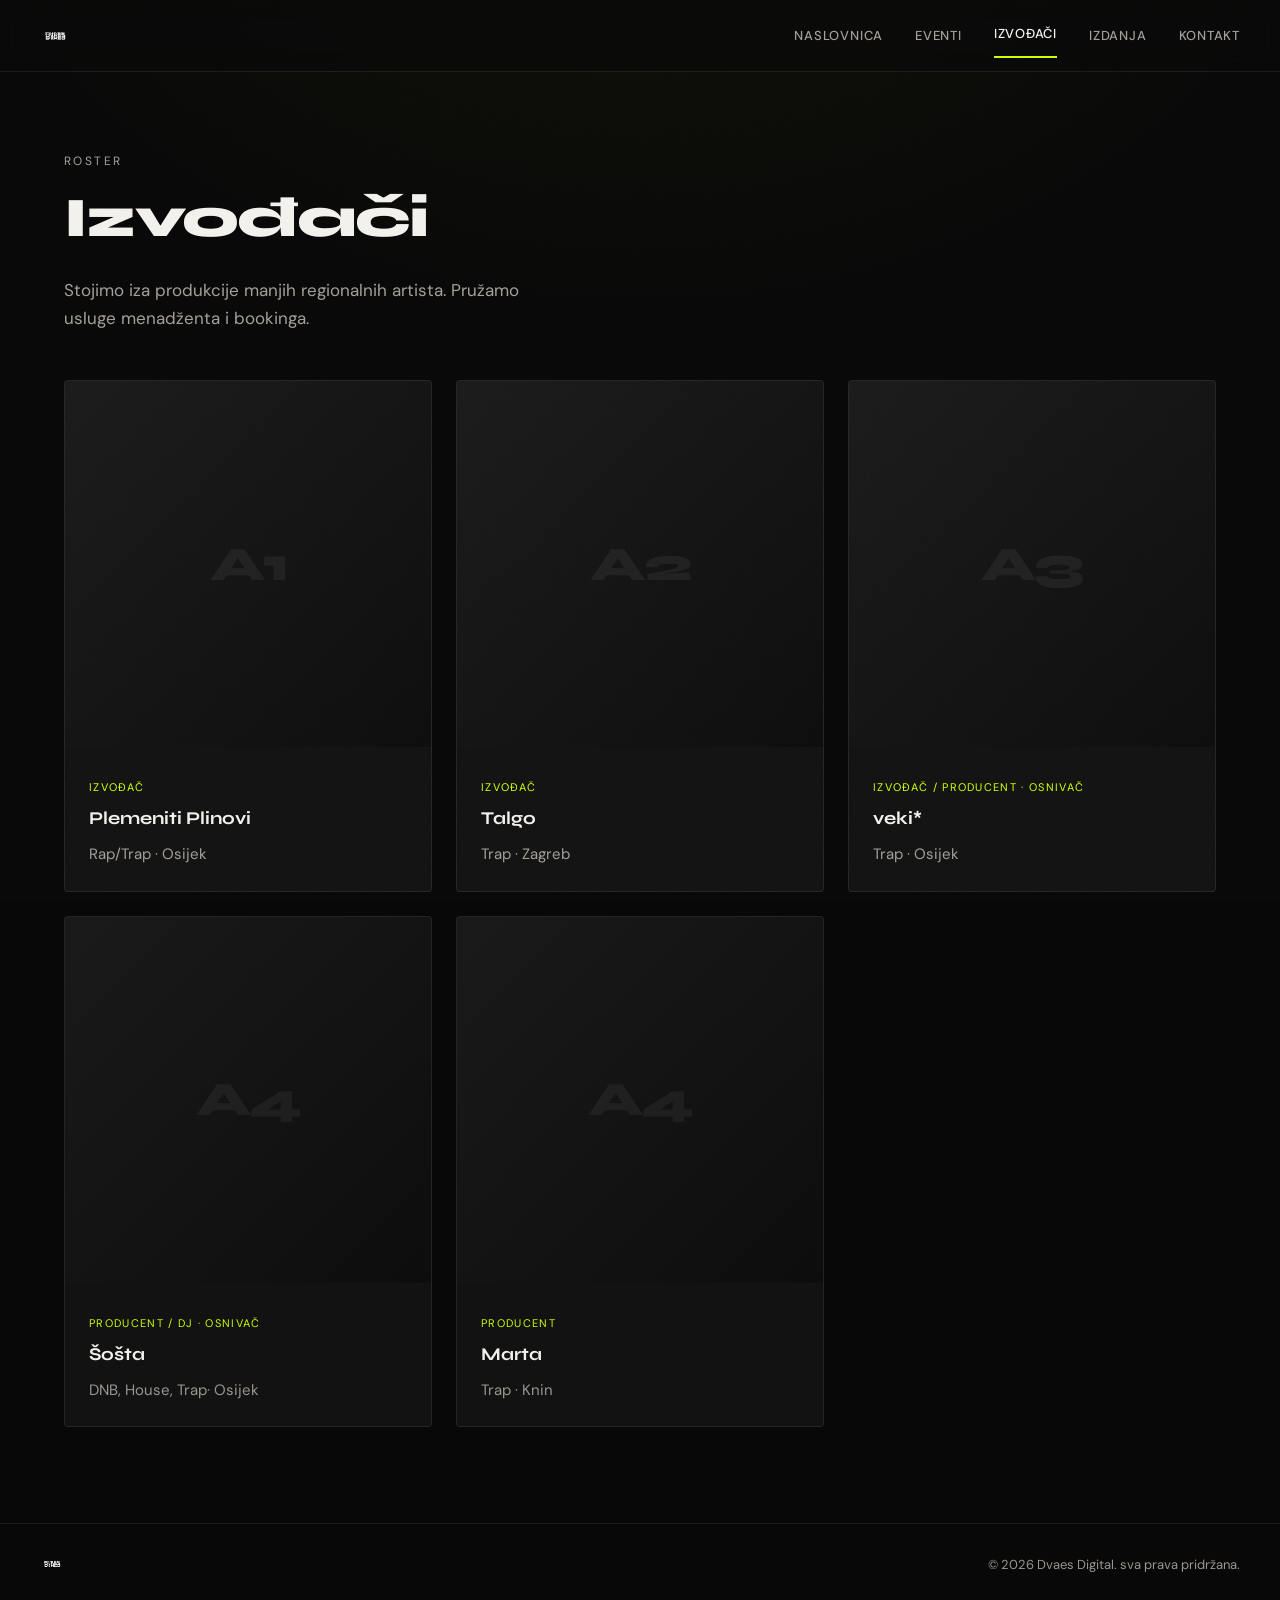
==== artists.html @ 8354d645 "Add files via upload" ====
<!DOCTYPE html>
<html lang="en">
  <head>
    <meta charset="UTF-8" />
    <meta
      name="viewport"
      content="width=device-width, initial-scale=1.0, viewport-fit=cover"
    />
    <meta name="theme-color" content="#080808" />
    <meta name="color-scheme" content="dark" />
    <meta name="description" content="Artists on Dvaes Digital." />
    <title>Artists — Dvaes Digital</title>
    <link rel="preconnect" href="https://fonts.googleapis.com" />
    <link rel="preconnect" href="https://fonts.gstatic.com" crossorigin />
    <link
      href="https://fonts.googleapis.com/css2?family=DM+Sans:ital,opsz,wght@0,9..40,400;0,9..40,500;0,9..40,600&family=Syne:wght@700;800&display=swap"
      rel="stylesheet"
    />
    <link rel="stylesheet" href="css/styles.css" />
  </head>
  <body class="grain-bg">
    <header class="site-header">
      <a href="index.html" class="logo">
        <img src="logo.png" alt="Dvaes Digital" class="logo__img" />
      </a>
      <button type="button" class="nav-toggle" aria-expanded="false" aria-controls="site-nav">
        -
      </button>
      <nav id="site-nav" aria-label="Main">
        <ul class="site-nav">
          <li><a href="index.html">Naslovnica</a></li>
          <li><a href="events.html">Eventi</a></li>
          <li><a href="artists.html" aria-current="page">Izvođači</a></li>
          <li><a href="releases.html">Izdanja</a></li>
          <li><a href="contact.html">Kontakt</a></li>
        </ul>
      </nav>
    </header>

    <main>
      <header class="page-hero container">
        <p class="section-label">Roster</p>
        <h1>Izvođači</h1>
        <p>
          Stojimo iza produkcije manjih regionalnih artista. Pružamo usluge menadženta i bookinga.
        </p>
      </header>

      <section class="container card-grid card-grid--3">
        <article class="card artist-card">
          <div class="card-media" aria-hidden="true">A1</div>
          <div class="card-body">
            <p class="card-meta">Izvođač</p>
            <h2 class="card-title">Plemeniti Plinovi</h2>
            <p class="card-text">Rap/Trap · Osijek</p>
          </div>
        </article>
        <article class="card artist-card">
          <div class="card-media" aria-hidden="true">A2</div>
          <div class="card-body">
            <p class="card-meta">Izvođač</p>
            <h2 class="card-title">Talgo</h2>
            <p class="card-text">Trap · Zagreb</p>
          </div>
        </article>
        <article class="card artist-card">
          <div class="card-media" aria-hidden="true">A3</div>
          <div class="card-body">
            <p class="card-meta">Izvođač / Producent · Osnivač</p>
            <h2 class="card-title">veki*</h2>
            <p class="card-text">Trap · Osijek</p>
          </div>
        </article>
        <article class="card artist-card">
          <div class="card-media" aria-hidden="true">A4</div>
          <div class="card-body">
            <p class="card-meta">Producent / DJ · Osnivač</p>
            <h2 class="card-title">Šošta</h2>
            <p class="card-text">DNB, House, Trap· Osijek</p>
          </div>
		  </article>
        <article class="card artist-card">
          <div class="card-media" aria-hidden="true">A4</div>
          <div class="card-body">
            <p class="card-meta">Producent</p>
            <h2 class="card-title">Marta</h2>
            <p class="card-text">Trap · Knin</p>
          </div>
        </article>
      </section>
    </main>

    <footer class="site-footer">
      <a href="index.html" class="logo">
        <img src="logo.png" alt="Dvaes Digital" class="logo__img logo__img--footer" />
      </a>
      <span>&copy; <span id="year"></span> Dvaes Digital. sva prava pridržana.</span>
    </footer>
    <script>
      document.getElementById("year").textContent = new Date().getFullYear();
    </script>
    <script src="js/main.js"></script>
  </body>
</html>
---- css/styles.css ----
/* Dvaes Digital — shared styles */

:root {
  --bg: #080808;
  --bg-elevated: #121212;
  --text: #f2f0eb;
  --text-muted: #9a9690;
  --accent: #c8ff00;
  --accent-dim: rgba(200, 255, 0, 0.15);
  --border: rgba(242, 240, 235, 0.08);
  --font-display: "Syne", system-ui, sans-serif;
  --font-body: "DM Sans", system-ui, sans-serif;
  --nav-height: 3.75rem;
  --max-width: 72rem;
  --page-pad: max(1rem, env(safe-area-inset-left, 0px));
  --page-pad-right: max(1rem, env(safe-area-inset-right, 0px));
  --tap-min: 2.75rem;
  --nav-break: 56.25rem;
  --header-offset: calc(var(--nav-height) + env(safe-area-inset-top, 0px));
}

@media (min-width: 768px) {
  :root {
    --nav-height: 4.5rem;
  }
}

*,
*::before,
*::after {
  box-sizing: border-box;
}

html {
  scroll-behavior: smooth;
  -webkit-text-size-adjust: 100%;
  text-size-adjust: 100%;
  overflow-x: clip;
}

body {
  margin: 0;
  min-height: 100vh;
  min-height: 100dvh;
  font-family: var(--font-body);
  font-size: clamp(1rem, 0.95rem + 0.25vw, 1.0625rem);
  line-height: 1.65;
  color: var(--text);
  background-color: var(--bg);
  position: relative;
  overflow-x: clip;
}

body.nav-open {
  overflow: hidden;
}

@media (prefers-reduced-motion: reduce) {
  html {
    scroll-behavior: auto;
  }

  *,
  *::before,
  *::after {
    animation-duration: 0.01ms !important;
    animation-iteration-count: 1 !important;
    transition-duration: 0.01ms !important;
  }
}

/* Film grain overlay */
body::before {
  content: "";
  position: fixed;
  inset: 0;
  z-index: 9999;
  pointer-events: none;
  opacity: 0.35;
  background-image: url("data:image/svg+xml,%3Csvg viewBox='0 0 256 256' xmlns='http://www.w3.org/2000/svg'%3E%3Cfilter id='n'%3E%3CfeTurbulence type='fractalNoise' baseFrequency='0.85' numOctaves='4' stitchTiles='stitch'/%3E%3C/filter%3E%3Crect width='100%25' height='100%25' filter='url(%23n)'/%3E%3C/svg%3E");
  background-repeat: repeat;
  background-size: 180px 180px;
  mix-blend-mode: overlay;
}

.grain-bg {
  position: relative;
  background:
    radial-gradient(ellipse 120% 80% at 50% -20%, rgba(200, 255, 0, 0.06), transparent 50%),
    var(--bg);
}

a {
  color: inherit;
  text-decoration: none;
}

img {
  max-width: 100%;
  height: auto;
  display: block;
}

/* Navigation */
.site-header {
  position: fixed;
  top: 0;
  left: 0;
  right: 0;
  z-index: 100;
  min-height: var(--header-offset);
  display: flex;
  align-items: center;
  justify-content: space-between;
  padding-top: env(safe-area-inset-top, 0px);
  padding-bottom: 0;
  padding-left: max(clamp(1rem, 4vw, 2.5rem), env(safe-area-inset-left, 0px));
  padding-right: max(clamp(1rem, 4vw, 2.5rem), env(safe-area-inset-right, 0px));
  background: rgba(8, 8, 8, 0.75);
  backdrop-filter: blur(12px);
  -webkit-backdrop-filter: blur(12px);
  border-bottom: 1px solid var(--border);
  gap: 0.75rem;
}

.site-header .logo {
  min-width: 0;
  max-width: 55%;
}

.logo {
  display: inline-flex;
  align-items: center;
  flex-shrink: 0;
  line-height: 0;
}

.logo__img {
  display: block;
  width: auto;
  height: clamp(1.375rem, 3.2vw, 1.875rem);
  max-width: min(10.5rem, 38vw);
  object-fit: contain;
  object-position: left center;
}

.logo__img--footer {
  height: clamp(1.25rem, 2.5vw, 1.5rem);
  max-width: min(8.5rem, 32vw);
  opacity: 0.92;
}

.nav-toggle {
  display: none;
  flex-shrink: 0;
  background: none;
  border: 1px solid var(--border);
  color: var(--text);
  min-height: var(--tap-min);
  min-width: var(--tap-min);
  padding: 0.5rem 0.875rem;
  font-family: var(--font-body);
  font-size: 0.875rem;
  cursor: pointer;
  border-radius: 4px;
  -webkit-tap-highlight-color: transparent;
}

.site-nav {
  display: flex;
  gap: clamp(1rem, 3vw, 2rem);
  list-style: none;
  margin: 0;
  padding: 0;
}

.site-nav a {
  display: inline-flex;
  align-items: center;
  min-height: var(--tap-min);
  font-size: 0.8125rem;
  font-weight: 500;
  letter-spacing: 0.06em;
  text-transform: uppercase;
  color: var(--text-muted);
  transition: color 0.2s;
  -webkit-tap-highlight-color: transparent;
}

.site-nav a:hover,
.site-nav a[aria-current="page"] {
  color: var(--text);
}

.site-nav a[aria-current="page"] {
  box-shadow: inset 0 -2px 0 var(--accent);
  padding-bottom: 0.25rem;
}

main {
  padding-top: var(--header-offset);
}

.container {
  width: min(100% - var(--page-pad) - var(--page-pad-right), var(--max-width));
  margin-inline: auto;
  padding-inline: 0;
}

/* Landing hero */
.hero {
  min-height: calc(100vh - var(--header-offset));
  min-height: calc(100dvh - var(--header-offset));
  display: flex;
  flex-direction: column;
  justify-content: center;
  padding: clamp(2rem, 8vw, 6rem) 0;
}

.hero-eyebrow {
  font-size: 0.75rem;
  letter-spacing: 0.2em;
  text-transform: uppercase;
  color: var(--accent);
  margin-bottom: 1rem;
}

.hero-title {
  font-family: var(--font-display);
  font-weight: 800;
  font-size: clamp(2rem, 8vw + 0.5rem, 5.5rem);
  line-height: 1;
  letter-spacing: -0.03em;
  margin: 0 0 1.5rem;
  max-width: 14ch;
  text-wrap: balance;
}

.hero-tagline {
  font-size: clamp(1.125rem, 2.5vw, 1.375rem);
  color: var(--text-muted);
  max-width: 36ch;
  margin: 0 0 2.5rem;
}

.hero-cta {
  display: inline-flex;
  align-items: center;
  justify-content: center;
  gap: 0.5rem;
  min-height: var(--tap-min);
  padding: 0.875rem 1.5rem;
  -webkit-tap-highlight-color: transparent;
  background: var(--accent);
  color: var(--bg);
  font-weight: 600;
  font-size: 0.875rem;
  letter-spacing: 0.04em;
  text-transform: uppercase;
  border-radius: 2px;
  transition: transform 0.2s, box-shadow 0.2s;
}

.hero-cta:hover {
  transform: translateY(-2px);
  box-shadow: 0 8px 24px var(--accent-dim);
}

/* Who we are */
.section {
  padding: clamp(4rem, 10vw, 7rem) 0;
  border-top: 1px solid var(--border);
}

.section-label {
  font-size: 0.75rem;
  letter-spacing: 0.2em;
  text-transform: uppercase;
  color: var(--text-muted);
  margin-bottom: 1rem;
}

.section-title {
  font-family: var(--font-display);
  font-weight: 700;
  font-size: clamp(1.75rem, 4vw, 2.5rem);
  letter-spacing: -0.02em;
  margin: 0 0 2rem;
}

.who-grid {
  display: grid;
  gap: 2.5rem;
}

@media (min-width: 768px) {
  .who-grid {
    grid-template-columns: 1fr 1fr;
    gap: 4rem;
    align-items: start;
  }
}

.who-lead {
  font-size: clamp(1.0625rem, 2vw + 0.5rem, 1.25rem);
  line-height: 1.5;
  margin: 0;
}

.who-body p {
  margin: 0 0 1.25rem;
  color: var(--text-muted);
}

.who-pillars {
  display: flex;
  flex-wrap: wrap;
  gap: 0.75rem;
  margin-top: 2rem;
}

.pillar {
  padding: 0.5rem 1rem;
  border: 1px solid var(--border);
  font-size: 0.8125rem;
  letter-spacing: 0.05em;
  text-transform: uppercase;
  color: var(--text-muted);
  border-radius: 999px;
}

/* Page header (inner pages) */
.page-hero {
  padding: clamp(3rem, 8vw, 5rem) 0 clamp(2rem, 5vw, 3rem);
}

.page-hero h1 {
  font-family: var(--font-display);
  font-weight: 800;
  font-size: clamp(2.25rem, 6vw, 3.5rem);
  letter-spacing: -0.03em;
  margin: 0 0 0.75rem;
}

.page-hero p {
  margin: 0;
  color: var(--text-muted);
  max-width: 42ch;
}

/* Cards grid */
.card-grid {
  display: grid;
  gap: 1.5rem;
  padding-bottom: clamp(4rem, 10vw, 6rem);
}

@media (min-width: 640px) {
  .card-grid {
    grid-template-columns: repeat(2, 1fr);
  }
}

@media (min-width: 960px) {
  .card-grid--3 {
    grid-template-columns: repeat(3, 1fr);
  }
}

.card {
  background: var(--bg-elevated);
  border: 1px solid var(--border);
  border-radius: 4px;
  overflow: hidden;
  transition: border-color 0.2s, transform 0.2s;
}

.card:hover {
  border-color: rgba(200, 255, 0, 0.25);
  transform: translateY(-2px);
}

.card-media {
  aspect-ratio: 16 / 10;
  background: linear-gradient(135deg, #1a1a1a 0%, #0d0d0d 100%);
  display: flex;
  align-items: center;
  justify-content: center;
  font-family: var(--font-display);
  font-size: 2rem;
  font-weight: 800;
  color: rgba(242, 240, 235, 0.06);
  letter-spacing: -0.05em;
}

.card-body {
  padding: clamp(1rem, 3vw, 1.25rem) clamp(1rem, 3vw, 1.5rem) clamp(1.25rem, 3vw, 1.5rem);
}

.card-meta {
  font-size: 0.6875rem;
  letter-spacing: 0.12em;
  text-transform: uppercase;
  color: var(--accent);
  margin-bottom: 0.5rem;
}

.card-title {
  font-family: var(--font-display);
  font-weight: 700;
  font-size: 1.125rem;
  margin: 0 0 0.5rem;
}

.card-text {
  margin: 0;
  font-size: 0.9375rem;
  color: var(--text-muted);
}

/* Artist cards */
.artist-card .card-media {
  aspect-ratio: 1;
  font-size: 3rem;
}

/* Release cards */
.release-card .card-media {
  aspect-ratio: 1;
}

/* Contact */
.contact-layout {
  display: grid;
  gap: 3rem;
  padding-bottom: clamp(4rem, 10vw, 6rem);
}

@media (min-width: 768px) {
  .contact-layout {
    grid-template-columns: 1fr 1.2fr;
    align-items: start;
  }
}

.contact-block h2 {
  font-family: var(--font-display);
  font-size: 1.25rem;
  margin: 0 0 1rem;
}

.contact-block p,
.contact-block a {
  color: var(--text-muted);
}

.contact-block a:hover {
  color: var(--accent);
}

.contact-list {
  list-style: none;
  margin: 1.5rem 0 0;
  padding: 0;
}

.contact-list li {
  margin-bottom: 0.75rem;
}

.contact-form {
  display: flex;
  flex-direction: column;
  gap: 1.25rem;
}

.contact-form label {
  display: flex;
  flex-direction: column;
  gap: 0.5rem;
  font-size: 0.8125rem;
  letter-spacing: 0.04em;
  text-transform: uppercase;
  color: var(--text-muted);
}

.contact-form input,
.contact-form textarea,
.contact-form select {
  font-family: var(--font-body);
  font-size: max(1rem, 16px);
  padding: 0.875rem 1rem;
  width: 100%;
  max-width: 100%;
  background: var(--bg-elevated);
  border: 1px solid var(--border);
  border-radius: 4px;
  color: var(--text);
  transition: border-color 0.2s;
}

.contact-form input:focus,
.contact-form textarea:focus,
.contact-form select:focus {
  outline: none;
  border-color: rgba(200, 255, 0, 0.4);
}

.contact-form textarea {
  min-height: 8rem;
  resize: vertical;
}

.btn-submit {
  align-self: stretch;
  min-height: var(--tap-min);
  padding: 0.875rem 2rem;
  background: transparent;
  border: 1px solid var(--accent);
  color: var(--accent);
  font-family: var(--font-body);
  font-weight: 600;
  font-size: 0.875rem;
  letter-spacing: 0.06em;
  text-transform: uppercase;
  cursor: pointer;
  border-radius: 2px;
  transition: background 0.2s, color 0.2s;
  -webkit-tap-highlight-color: transparent;
}

@media (min-width: 480px) {
  .btn-submit {
    align-self: flex-start;
  }
}

.btn-submit:hover {
  background: var(--accent);
  color: var(--bg);
}

.form-note {
  font-size: 0.8125rem;
  color: var(--text-muted);
  margin: 0;
}

/* Footer */
.site-footer {
  border-top: 1px solid var(--border);
  padding:
    1.75rem
    max(clamp(1rem, 4vw, 2.5rem), env(safe-area-inset-right, 0px))
    max(1.75rem, env(safe-area-inset-bottom, 0px))
    max(clamp(1rem, 4vw, 2.5rem), env(safe-area-inset-left, 0px));
  display: flex;
  flex-wrap: wrap;
  justify-content: space-between;
  align-items: center;
  gap: 1.25rem;
  font-size: 0.8125rem;
  color: var(--text-muted);
}

.site-footer > span:last-child {
  line-height: 1.5;
  max-width: 100%;
}

/* Desktop nav */
@media (min-width: 56.26rem) {
  .site-header nav {
    display: flex;
    align-items: center;
  }

  .site-nav {
    flex-wrap: wrap;
    justify-content: flex-end;
  }
}

/* Mobile & tablet nav */
@media (max-width: 56.25rem) {
  .nav-toggle {
    display: inline-flex;
    align-items: center;
    justify-content: center;
  }

  .site-nav {
    position: fixed;
    top: var(--header-offset);
    left: 0;
    right: 0;
    z-index: 99;
    flex-direction: column;
    align-items: stretch;
    gap: 0.25rem;
    padding:
      1rem
      max(1.25rem, env(safe-area-inset-right, 0px))
      1.5rem
      max(1.25rem, env(safe-area-inset-left, 0px));
    max-height: calc(100dvh - var(--header-offset));
    overflow-y: auto;
    -webkit-overflow-scrolling: touch;
    background: rgba(8, 8, 8, 0.98);
    border-bottom: 1px solid var(--border);
    box-shadow: 0 12px 40px rgba(0, 0, 0, 0.45);
    transform: translateY(-120%);
    opacity: 0;
    pointer-events: none;
    transition: transform 0.25s, opacity 0.25s;
  }

  .site-nav a {
    width: 100%;
    padding: 0.35rem 0;
    font-size: 0.9375rem;
  }

  .site-nav a[aria-current="page"] {
    box-shadow: none;
    padding-left: 0.75rem;
    border-left: 2px solid var(--accent);
  }

  .site-nav.is-open {
    transform: translateY(0);
    opacity: 1;
    pointer-events: auto;
  }
}

@media (max-width: 380px) {
  .hero-eyebrow {
    letter-spacing: 0.12em;
    font-size: 0.6875rem;
  }

  .site-header .logo {
    max-width: 48%;
  }

  .logo__img {
    max-width: min(9rem, 100%);
  }
}

@media (min-width: 120rem) {
  :root {
    --max-width: 80rem;
  }
}

.empty-state {
  padding: 2rem;
  text-align: center;
  color: var(--text-muted);
  border: 1px dashed var(--border);
  border-radius: 4px;
  grid-column: 1 / -1;
}
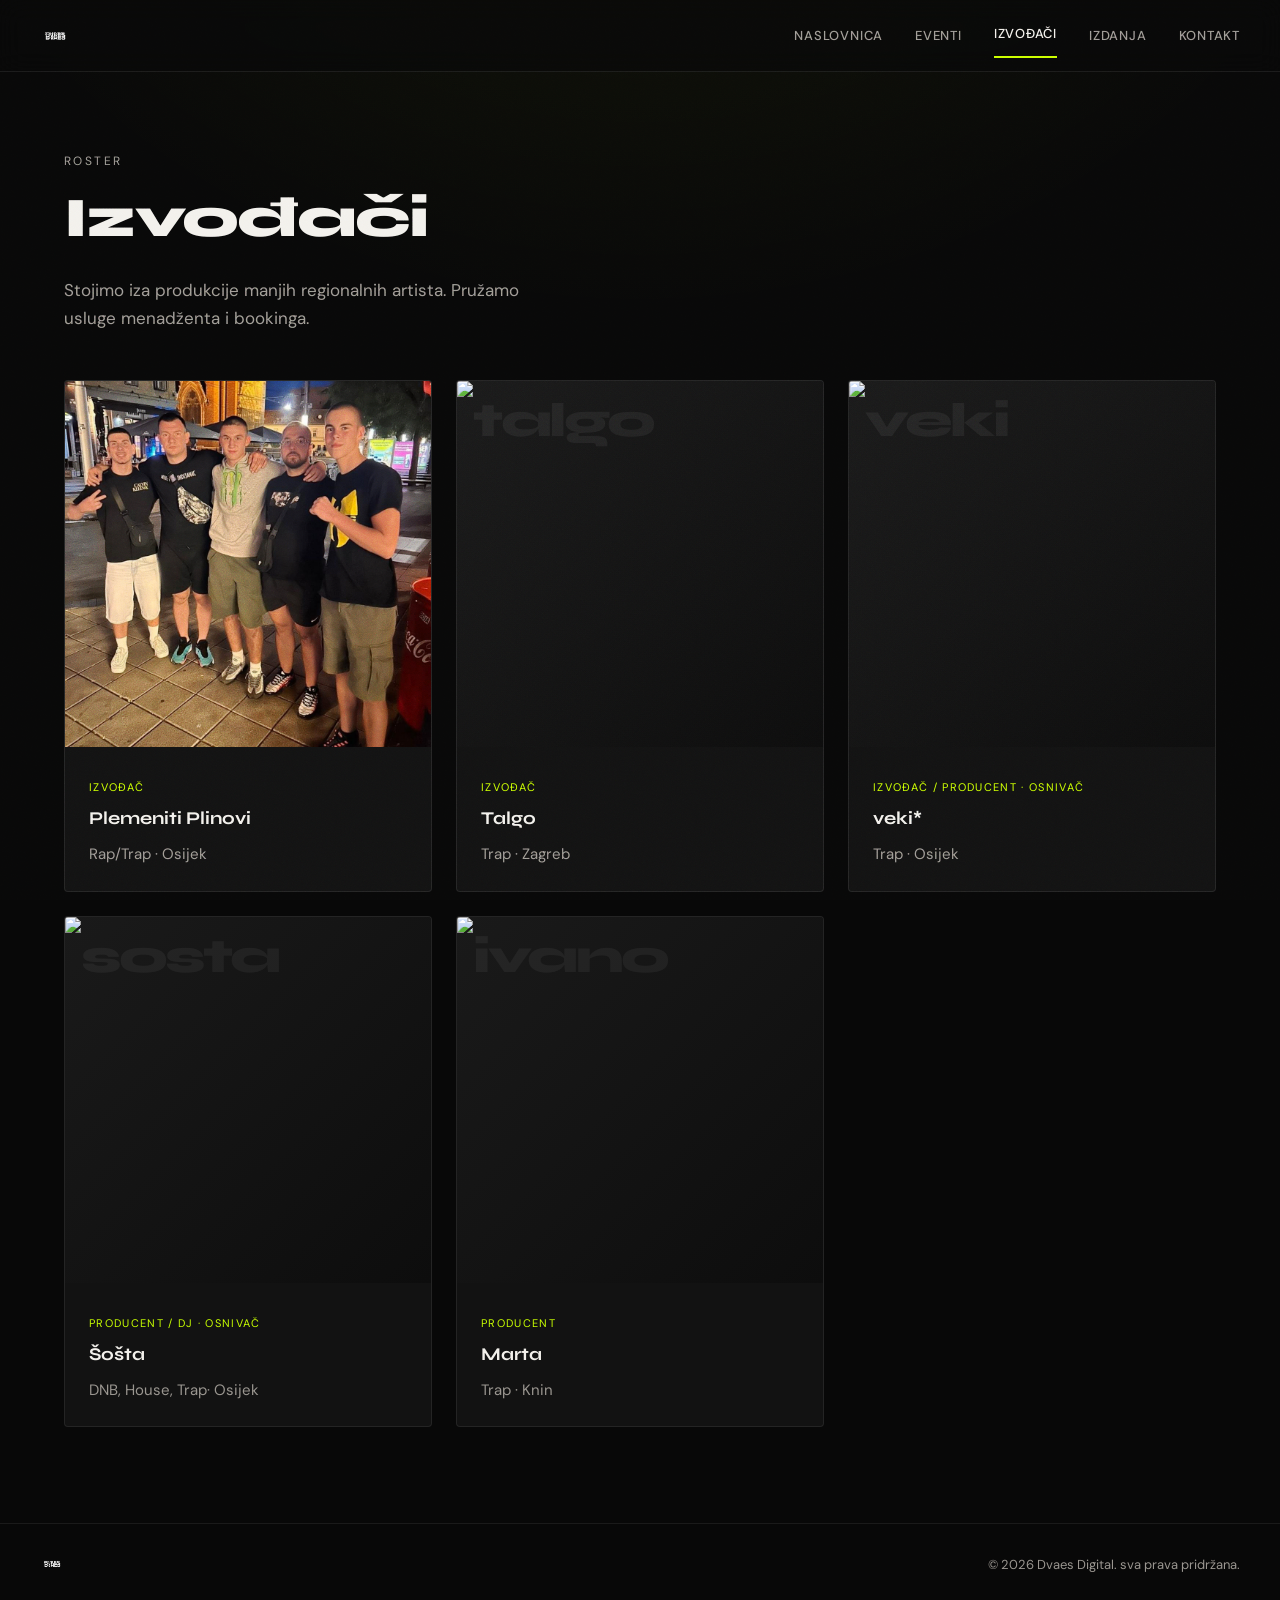
==== commit edd00d24: "Update artists.html" ====
--- a/artists.html
+++ b/artists.html
@@ -48,7 +48,7 @@
 
       <section class="container card-grid card-grid--3">
         <article class="card artist-card">
-          <div class="card-media" aria-hidden="true">A1</div>
+          <img class="card-media" src="slike/plemenitiplinovi.jpg" alt="Plemeniti Plinovi">
           <div class="card-body">
             <p class="card-meta">Izvođač</p>
             <h2 class="card-title">Plemeniti Plinovi</h2>
@@ -56,7 +56,7 @@
           </div>
         </article>
         <article class="card artist-card">
-          <div class="card-media" aria-hidden="true">A2</div>
+          <img class="card-media" src="slike/talgo.jpg" alt="talgo">
           <div class="card-body">
             <p class="card-meta">Izvođač</p>
             <h2 class="card-title">Talgo</h2>
@@ -64,7 +64,7 @@
           </div>
         </article>
         <article class="card artist-card">
-          <div class="card-media" aria-hidden="true">A3</div>
+          <img class="card-media" src="slike/veki.jpg" alt="veki">
           <div class="card-body">
             <p class="card-meta">Izvođač / Producent · Osnivač</p>
             <h2 class="card-title">veki*</h2>
@@ -72,7 +72,7 @@
           </div>
         </article>
         <article class="card artist-card">
-          <div class="card-media" aria-hidden="true">A4</div>
+          <img class="card-media" src="slike/sosta.jpg" alt="sosta">
           <div class="card-body">
             <p class="card-meta">Producent / DJ · Osnivač</p>
             <h2 class="card-title">Šošta</h2>
@@ -80,7 +80,7 @@
           </div>
 		  </article>
         <article class="card artist-card">
-          <div class="card-media" aria-hidden="true">A4</div>
+          <img class="card-media" src="slike/ivano.jpg" alt="ivano">
           <div class="card-body">
             <p class="card-meta">Producent</p>
             <h2 class="card-title">Marta</h2>
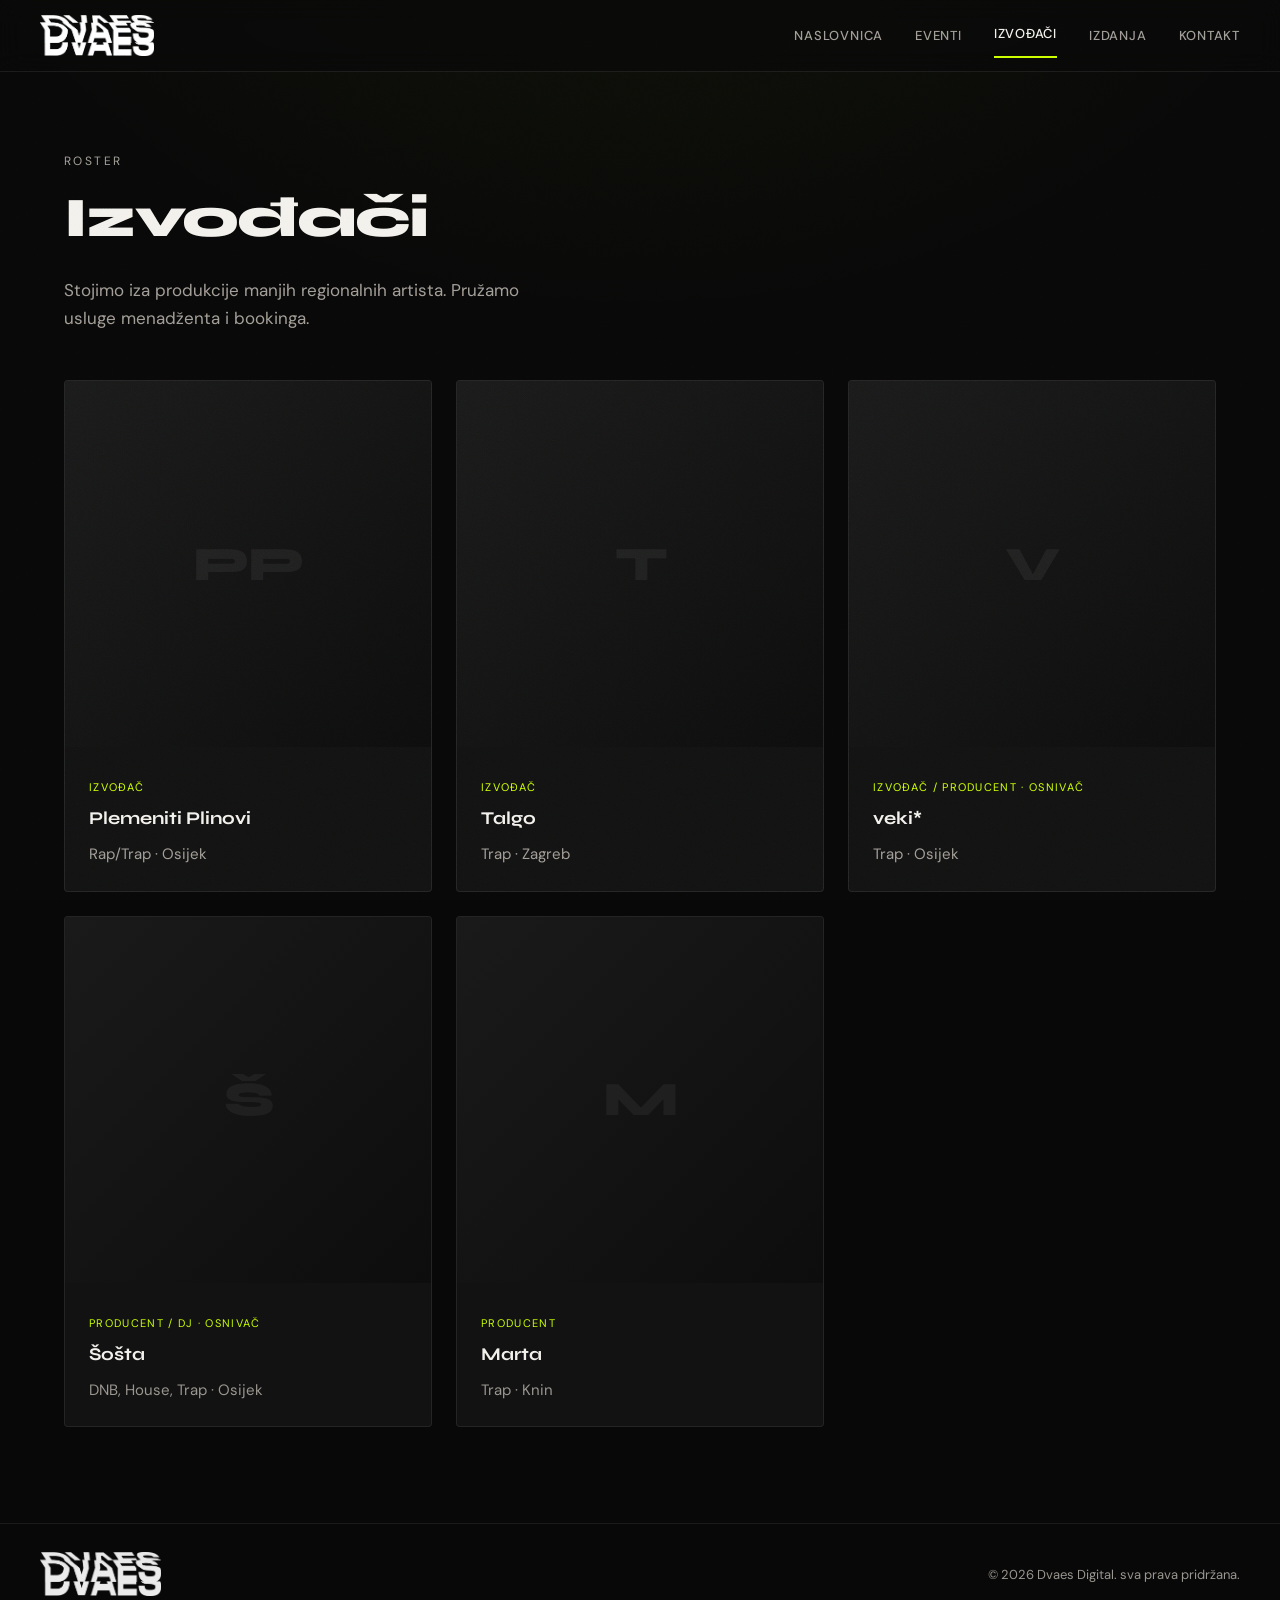
==== commit f39cd655: "Add files via upload" ====
--- a/artists.html
+++ b/artists.html
@@ -1,104 +1,127 @@
-<!DOCTYPE html>
-<html lang="en">
-  <head>
-    <meta charset="UTF-8" />
-    <meta
-      name="viewport"
-      content="width=device-width, initial-scale=1.0, viewport-fit=cover"
-    />
-    <meta name="theme-color" content="#080808" />
-    <meta name="color-scheme" content="dark" />
-    <meta name="description" content="Artists on Dvaes Digital." />
-    <title>Artists — Dvaes Digital</title>
-    <link rel="preconnect" href="https://fonts.googleapis.com" />
-    <link rel="preconnect" href="https://fonts.gstatic.com" crossorigin />
-    <link
-      href="https://fonts.googleapis.com/css2?family=DM+Sans:ital,opsz,wght@0,9..40,400;0,9..40,500;0,9..40,600&family=Syne:wght@700;800&display=swap"
-      rel="stylesheet"
-    />
-    <link rel="stylesheet" href="css/styles.css" />
-  </head>
-  <body class="grain-bg">
-    <header class="site-header">
-      <a href="index.html" class="logo">
-        <img src="logo.png" alt="Dvaes Digital" class="logo__img" />
-      </a>
-      <button type="button" class="nav-toggle" aria-expanded="false" aria-controls="site-nav">
-        -
-      </button>
-      <nav id="site-nav" aria-label="Main">
-        <ul class="site-nav">
-          <li><a href="index.html">Naslovnica</a></li>
-          <li><a href="events.html">Eventi</a></li>
-          <li><a href="artists.html" aria-current="page">Izvođači</a></li>
-          <li><a href="releases.html">Izdanja</a></li>
-          <li><a href="contact.html">Kontakt</a></li>
-        </ul>
-      </nav>
-    </header>
-
-    <main>
-      <header class="page-hero container">
-        <p class="section-label">Roster</p>
-        <h1>Izvođači</h1>
-        <p>
-          Stojimo iza produkcije manjih regionalnih artista. Pružamo usluge menadženta i bookinga.
-        </p>
-      </header>
-
-      <section class="container card-grid card-grid--3">
-        <article class="card artist-card">
-          <img class="card-media" src="slike/plemenitiplinovi.jpg" alt="Plemeniti Plinovi">
-          <div class="card-body">
-            <p class="card-meta">Izvođač</p>
-            <h2 class="card-title">Plemeniti Plinovi</h2>
-            <p class="card-text">Rap/Trap · Osijek</p>
-          </div>
-        </article>
-        <article class="card artist-card">
-          <img class="card-media" src="slike/talgo.jpg" alt="talgo">
-          <div class="card-body">
-            <p class="card-meta">Izvođač</p>
-            <h2 class="card-title">Talgo</h2>
-            <p class="card-text">Trap · Zagreb</p>
-          </div>
-        </article>
-        <article class="card artist-card">
-          <img class="card-media" src="slike/veki.jpg" alt="veki">
-          <div class="card-body">
-            <p class="card-meta">Izvođač / Producent · Osnivač</p>
-            <h2 class="card-title">veki*</h2>
-            <p class="card-text">Trap · Osijek</p>
-          </div>
-        </article>
-        <article class="card artist-card">
-          <img class="card-media" src="slike/sosta.jpg" alt="sosta">
-          <div class="card-body">
-            <p class="card-meta">Producent / DJ · Osnivač</p>
-            <h2 class="card-title">Šošta</h2>
-            <p class="card-text">DNB, House, Trap· Osijek</p>
-          </div>
-		  </article>
-        <article class="card artist-card">
-          <img class="card-media" src="slike/ivano.jpg" alt="ivano">
-          <div class="card-body">
-            <p class="card-meta">Producent</p>
-            <h2 class="card-title">Marta</h2>
-            <p class="card-text">Trap · Knin</p>
-          </div>
-        </article>
-      </section>
-    </main>
-
-    <footer class="site-footer">
-      <a href="index.html" class="logo">
-        <img src="logo.png" alt="Dvaes Digital" class="logo__img logo__img--footer" />
-      </a>
-      <span>&copy; <span id="year"></span> Dvaes Digital. sva prava pridržana.</span>
-    </footer>
-    <script>
-      document.getElementById("year").textContent = new Date().getFullYear();
-    </script>
-    <script src="js/main.js"></script>
-  </body>
-</html>
+<!DOCTYPE html>
+<html lang="hr">
+  <head>
+    <meta charset="UTF-8" />
+    <meta
+      name="viewport"
+      content="width=device-width, initial-scale=1.0, maximum-scale=1.0, user-scalable=no, viewport-fit=cover"
+    />
+    <meta name="theme-color" content="#080808" />
+    <meta name="color-scheme" content="dark" />
+    <meta name="description" content="Izvođači na Dvaes Digitalu." />
+    <title>Izvođači — Dvaes Digital</title>
+    <link rel="preconnect" href="https://fonts.googleapis.com" />
+    <link rel="preconnect" href="https://fonts.gstatic.com" crossorigin />
+    <link
+      href="https://fonts.googleapis.com/css2?family=DM+Sans:ital,opsz,wght@0,9..40,400;0,9..40,500;0,9..40,600&family=Syne:wght@700;800&display=swap"
+      rel="stylesheet"
+    />
+    <link rel="stylesheet" href="css/styles.css" />
+  </head>
+  <body class="grain-bg">
+    <header class="site-header">
+      <a href="index.html" class="logo">
+        <img src="logo.png" alt="Dvaes Digital" class="logo__img" />
+      </a>
+      <button
+        type="button"
+        class="nav-toggle"
+        aria-expanded="false"
+        aria-controls="site-nav"
+        aria-label="Izbornik"
+      >
+        <span class="nav-toggle__bar"></span>
+        <span class="nav-toggle__bar"></span>
+        <span class="nav-toggle__bar"></span>
+      </button>
+      <nav id="site-nav" aria-label="Main">
+        <ul class="site-nav">
+          <li><a href="index.html">Naslovnica</a></li>
+          <li><a href="events.html">Eventi</a></li>
+          <li><a href="artists.html" aria-current="page">Izvođači</a></li>
+          <li><a href="releases.html">Izdanja</a></li>
+          <li><a href="contact.html">Kontakt</a></li>
+        </ul>
+      </nav>
+    </header>
+
+    <main>
+      <header class="page-hero container">
+        <p class="section-label">Roster</p>
+        <h1>Izvođači</h1>
+        <p>
+          Stojimo iza produkcije manjih regionalnih artista. Pružamo usluge menadženta i bookinga.
+        </p>
+      </header>
+
+      <section class="container card-grid card-grid--3">
+        <article class="card artist-card">
+          <div class="card-media" aria-hidden="true">
+            <span>PP</span>
+            <img src="slike/plemenitiplinovi.jpg" alt="" loading="lazy" onerror="this.remove()" />
+          </div>
+          <div class="card-body">
+            <p class="card-meta">Izvođač</p>
+            <h2 class="card-title">Plemeniti Plinovi</h2>
+            <p class="card-text">Rap/Trap · Osijek</p>
+          </div>
+        </article>
+        <article class="card artist-card">
+          <div class="card-media" aria-hidden="true">
+            <span>T</span>
+            <img src="slike/talgo.jpg" alt="" loading="lazy" onerror="this.remove()" />
+          </div>
+          <div class="card-body">
+            <p class="card-meta">Izvođač</p>
+            <h2 class="card-title">Talgo</h2>
+            <p class="card-text">Trap · Zagreb</p>
+          </div>
+        </article>
+        <article class="card artist-card">
+          <div class="card-media" aria-hidden="true">
+            <span>V</span>
+            <img src="slike/veki.jpg" alt="" loading="lazy" onerror="this.remove()" />
+          </div>
+          <div class="card-body">
+            <p class="card-meta">Izvođač / Producent · Osnivač</p>
+            <h2 class="card-title">veki*</h2>
+            <p class="card-text">Trap · Osijek</p>
+          </div>
+        </article>
+        <article class="card artist-card">
+          <div class="card-media" aria-hidden="true">
+            <span>Š</span>
+            <img src="slike/sosta.jpg" alt="" loading="lazy" onerror="this.remove()" />
+          </div>
+          <div class="card-body">
+            <p class="card-meta">Producent / DJ · Osnivač</p>
+            <h2 class="card-title">Šošta</h2>
+            <p class="card-text">DNB, House, Trap · Osijek</p>
+          </div>
+        </article>
+        <article class="card artist-card">
+          <div class="card-media" aria-hidden="true">
+            <span>M</span>
+            <img src="slike/ivano.jpg" alt="" loading="lazy" onerror="this.remove()" />
+          </div>
+          <div class="card-body">
+            <p class="card-meta">Producent</p>
+            <h2 class="card-title">Marta</h2>
+            <p class="card-text">Trap · Knin</p>
+          </div>
+        </article>
+      </section>
+    </main>
+
+    <footer class="site-footer">
+      <a href="index.html" class="logo">
+        <img src="logo.png" alt="Dvaes Digital" class="logo__img logo__img--footer" />
+      </a>
+      <span>&copy; <span id="year"></span> Dvaes Digital. sva prava pridržana.</span>
+    </footer>
+    <script>
+      document.getElementById("year").textContent = new Date().getFullYear();
+    </script>
+    <script src="js/main.js"></script>
+  </body>
+</html>
--- a/css/styles.css
+++ b/css/styles.css
@@ -1,665 +1,899 @@
-/* Dvaes Digital — shared styles */
-
-:root {
-  --bg: #080808;
-  --bg-elevated: #121212;
-  --text: #f2f0eb;
-  --text-muted: #9a9690;
-  --accent: #c8ff00;
-  --accent-dim: rgba(200, 255, 0, 0.15);
-  --border: rgba(242, 240, 235, 0.08);
-  --font-display: "Syne", system-ui, sans-serif;
-  --font-body: "DM Sans", system-ui, sans-serif;
-  --nav-height: 3.75rem;
-  --max-width: 72rem;
-  --page-pad: max(1rem, env(safe-area-inset-left, 0px));
-  --page-pad-right: max(1rem, env(safe-area-inset-right, 0px));
-  --tap-min: 2.75rem;
-  --nav-break: 56.25rem;
-  --header-offset: calc(var(--nav-height) + env(safe-area-inset-top, 0px));
-}
-
-@media (min-width: 768px) {
-  :root {
-    --nav-height: 4.5rem;
-  }
-}
-
-*,
-*::before,
-*::after {
-  box-sizing: border-box;
-}
-
-html {
-  scroll-behavior: smooth;
-  -webkit-text-size-adjust: 100%;
-  text-size-adjust: 100%;
-  overflow-x: clip;
-}
-
-body {
-  margin: 0;
-  min-height: 100vh;
-  min-height: 100dvh;
-  font-family: var(--font-body);
-  font-size: clamp(1rem, 0.95rem + 0.25vw, 1.0625rem);
-  line-height: 1.65;
-  color: var(--text);
-  background-color: var(--bg);
-  position: relative;
-  overflow-x: clip;
-}
-
-body.nav-open {
-  overflow: hidden;
-}
-
-@media (prefers-reduced-motion: reduce) {
-  html {
-    scroll-behavior: auto;
-  }
-
-  *,
-  *::before,
-  *::after {
-    animation-duration: 0.01ms !important;
-    animation-iteration-count: 1 !important;
-    transition-duration: 0.01ms !important;
-  }
-}
-
-/* Film grain overlay */
-body::before {
-  content: "";
-  position: fixed;
-  inset: 0;
-  z-index: 9999;
-  pointer-events: none;
-  opacity: 0.35;
-  background-image: url("data:image/svg+xml,%3Csvg viewBox='0 0 256 256' xmlns='http://www.w3.org/2000/svg'%3E%3Cfilter id='n'%3E%3CfeTurbulence type='fractalNoise' baseFrequency='0.85' numOctaves='4' stitchTiles='stitch'/%3E%3C/filter%3E%3Crect width='100%25' height='100%25' filter='url(%23n)'/%3E%3C/svg%3E");
-  background-repeat: repeat;
-  background-size: 180px 180px;
-  mix-blend-mode: overlay;
-}
-
-.grain-bg {
-  position: relative;
-  background:
-    radial-gradient(ellipse 120% 80% at 50% -20%, rgba(200, 255, 0, 0.06), transparent 50%),
-    var(--bg);
-}
-
-a {
-  color: inherit;
-  text-decoration: none;
-}
-
-img {
-  max-width: 100%;
-  height: auto;
-  display: block;
-}
-
-/* Navigation */
-.site-header {
-  position: fixed;
-  top: 0;
-  left: 0;
-  right: 0;
-  z-index: 100;
-  min-height: var(--header-offset);
-  display: flex;
-  align-items: center;
-  justify-content: space-between;
-  padding-top: env(safe-area-inset-top, 0px);
-  padding-bottom: 0;
-  padding-left: max(clamp(1rem, 4vw, 2.5rem), env(safe-area-inset-left, 0px));
-  padding-right: max(clamp(1rem, 4vw, 2.5rem), env(safe-area-inset-right, 0px));
-  background: rgba(8, 8, 8, 0.75);
-  backdrop-filter: blur(12px);
-  -webkit-backdrop-filter: blur(12px);
-  border-bottom: 1px solid var(--border);
-  gap: 0.75rem;
-}
-
-.site-header .logo {
-  min-width: 0;
-  max-width: 55%;
-}
-
-.logo {
-  display: inline-flex;
-  align-items: center;
-  flex-shrink: 0;
-  line-height: 0;
-}
-
-.logo__img {
-  display: block;
-  width: auto;
-  height: clamp(1.375rem, 3.2vw, 1.875rem);
-  max-width: min(10.5rem, 38vw);
-  object-fit: contain;
-  object-position: left center;
-}
-
-.logo__img--footer {
-  height: clamp(1.25rem, 2.5vw, 1.5rem);
-  max-width: min(8.5rem, 32vw);
-  opacity: 0.92;
-}
-
-.nav-toggle {
-  display: none;
-  flex-shrink: 0;
-  background: none;
-  border: 1px solid var(--border);
-  color: var(--text);
-  min-height: var(--tap-min);
-  min-width: var(--tap-min);
-  padding: 0.5rem 0.875rem;
-  font-family: var(--font-body);
-  font-size: 0.875rem;
-  cursor: pointer;
-  border-radius: 4px;
-  -webkit-tap-highlight-color: transparent;
-}
-
-.site-nav {
-  display: flex;
-  gap: clamp(1rem, 3vw, 2rem);
-  list-style: none;
-  margin: 0;
-  padding: 0;
-}
-
-.site-nav a {
-  display: inline-flex;
-  align-items: center;
-  min-height: var(--tap-min);
-  font-size: 0.8125rem;
-  font-weight: 500;
-  letter-spacing: 0.06em;
-  text-transform: uppercase;
-  color: var(--text-muted);
-  transition: color 0.2s;
-  -webkit-tap-highlight-color: transparent;
-}
-
-.site-nav a:hover,
-.site-nav a[aria-current="page"] {
-  color: var(--text);
-}
-
-.site-nav a[aria-current="page"] {
-  box-shadow: inset 0 -2px 0 var(--accent);
-  padding-bottom: 0.25rem;
-}
-
-main {
-  padding-top: var(--header-offset);
-}
-
-.container {
-  width: min(100% - var(--page-pad) - var(--page-pad-right), var(--max-width));
-  margin-inline: auto;
-  padding-inline: 0;
-}
-
-/* Landing hero */
-.hero {
-  min-height: calc(100vh - var(--header-offset));
-  min-height: calc(100dvh - var(--header-offset));
-  display: flex;
-  flex-direction: column;
-  justify-content: center;
-  padding: clamp(2rem, 8vw, 6rem) 0;
-}
-
-.hero-eyebrow {
-  font-size: 0.75rem;
-  letter-spacing: 0.2em;
-  text-transform: uppercase;
-  color: var(--accent);
-  margin-bottom: 1rem;
-}
-
-.hero-title {
-  font-family: var(--font-display);
-  font-weight: 800;
-  font-size: clamp(2rem, 8vw + 0.5rem, 5.5rem);
-  line-height: 1;
-  letter-spacing: -0.03em;
-  margin: 0 0 1.5rem;
-  max-width: 14ch;
-  text-wrap: balance;
-}
-
-.hero-tagline {
-  font-size: clamp(1.125rem, 2.5vw, 1.375rem);
-  color: var(--text-muted);
-  max-width: 36ch;
-  margin: 0 0 2.5rem;
-}
-
-.hero-cta {
-  display: inline-flex;
-  align-items: center;
-  justify-content: center;
-  gap: 0.5rem;
-  min-height: var(--tap-min);
-  padding: 0.875rem 1.5rem;
-  -webkit-tap-highlight-color: transparent;
-  background: var(--accent);
-  color: var(--bg);
-  font-weight: 600;
-  font-size: 0.875rem;
-  letter-spacing: 0.04em;
-  text-transform: uppercase;
-  border-radius: 2px;
-  transition: transform 0.2s, box-shadow 0.2s;
-}
-
-.hero-cta:hover {
-  transform: translateY(-2px);
-  box-shadow: 0 8px 24px var(--accent-dim);
-}
-
-/* Who we are */
-.section {
-  padding: clamp(4rem, 10vw, 7rem) 0;
-  border-top: 1px solid var(--border);
-}
-
-.section-label {
-  font-size: 0.75rem;
-  letter-spacing: 0.2em;
-  text-transform: uppercase;
-  color: var(--text-muted);
-  margin-bottom: 1rem;
-}
-
-.section-title {
-  font-family: var(--font-display);
-  font-weight: 700;
-  font-size: clamp(1.75rem, 4vw, 2.5rem);
-  letter-spacing: -0.02em;
-  margin: 0 0 2rem;
-}
-
-.who-grid {
-  display: grid;
-  gap: 2.5rem;
-}
-
-@media (min-width: 768px) {
-  .who-grid {
-    grid-template-columns: 1fr 1fr;
-    gap: 4rem;
-    align-items: start;
-  }
-}
-
-.who-lead {
-  font-size: clamp(1.0625rem, 2vw + 0.5rem, 1.25rem);
-  line-height: 1.5;
-  margin: 0;
-}
-
-.who-body p {
-  margin: 0 0 1.25rem;
-  color: var(--text-muted);
-}
-
-.who-pillars {
-  display: flex;
-  flex-wrap: wrap;
-  gap: 0.75rem;
-  margin-top: 2rem;
-}
-
-.pillar {
-  padding: 0.5rem 1rem;
-  border: 1px solid var(--border);
-  font-size: 0.8125rem;
-  letter-spacing: 0.05em;
-  text-transform: uppercase;
-  color: var(--text-muted);
-  border-radius: 999px;
-}
-
-/* Page header (inner pages) */
-.page-hero {
-  padding: clamp(3rem, 8vw, 5rem) 0 clamp(2rem, 5vw, 3rem);
-}
-
-.page-hero h1 {
-  font-family: var(--font-display);
-  font-weight: 800;
-  font-size: clamp(2.25rem, 6vw, 3.5rem);
-  letter-spacing: -0.03em;
-  margin: 0 0 0.75rem;
-}
-
-.page-hero p {
-  margin: 0;
-  color: var(--text-muted);
-  max-width: 42ch;
-}
-
-/* Cards grid */
-.card-grid {
-  display: grid;
-  gap: 1.5rem;
-  padding-bottom: clamp(4rem, 10vw, 6rem);
-}
-
-@media (min-width: 640px) {
-  .card-grid {
-    grid-template-columns: repeat(2, 1fr);
-  }
-}
-
-@media (min-width: 960px) {
-  .card-grid--3 {
-    grid-template-columns: repeat(3, 1fr);
-  }
-}
-
-.card {
-  background: var(--bg-elevated);
-  border: 1px solid var(--border);
-  border-radius: 4px;
-  overflow: hidden;
-  transition: border-color 0.2s, transform 0.2s;
-}
-
-.card:hover {
-  border-color: rgba(200, 255, 0, 0.25);
-  transform: translateY(-2px);
-}
-
-.card-media {
-  aspect-ratio: 16 / 10;
-  background: linear-gradient(135deg, #1a1a1a 0%, #0d0d0d 100%);
-  display: flex;
-  align-items: center;
-  justify-content: center;
-  font-family: var(--font-display);
-  font-size: 2rem;
-  font-weight: 800;
-  color: rgba(242, 240, 235, 0.06);
-  letter-spacing: -0.05em;
-}
-
-.card-body {
-  padding: clamp(1rem, 3vw, 1.25rem) clamp(1rem, 3vw, 1.5rem) clamp(1.25rem, 3vw, 1.5rem);
-}
-
-.card-meta {
-  font-size: 0.6875rem;
-  letter-spacing: 0.12em;
-  text-transform: uppercase;
-  color: var(--accent);
-  margin-bottom: 0.5rem;
-}
-
-.card-title {
-  font-family: var(--font-display);
-  font-weight: 700;
-  font-size: 1.125rem;
-  margin: 0 0 0.5rem;
-}
-
-.card-text {
-  margin: 0;
-  font-size: 0.9375rem;
-  color: var(--text-muted);
-}
-
-/* Artist cards */
-.artist-card .card-media {
-  aspect-ratio: 1;
-  font-size: 3rem;
-}
-
-/* Release cards */
-.release-card .card-media {
-  aspect-ratio: 1;
-}
-
-/* Contact */
-.contact-layout {
-  display: grid;
-  gap: 3rem;
-  padding-bottom: clamp(4rem, 10vw, 6rem);
-}
-
-@media (min-width: 768px) {
-  .contact-layout {
-    grid-template-columns: 1fr 1.2fr;
-    align-items: start;
-  }
-}
-
-.contact-block h2 {
-  font-family: var(--font-display);
-  font-size: 1.25rem;
-  margin: 0 0 1rem;
-}
-
-.contact-block p,
-.contact-block a {
-  color: var(--text-muted);
-}
-
-.contact-block a:hover {
-  color: var(--accent);
-}
-
-.contact-list {
-  list-style: none;
-  margin: 1.5rem 0 0;
-  padding: 0;
-}
-
-.contact-list li {
-  margin-bottom: 0.75rem;
-}
-
-.contact-form {
-  display: flex;
-  flex-direction: column;
-  gap: 1.25rem;
-}
-
-.contact-form label {
-  display: flex;
-  flex-direction: column;
-  gap: 0.5rem;
-  font-size: 0.8125rem;
-  letter-spacing: 0.04em;
-  text-transform: uppercase;
-  color: var(--text-muted);
-}
-
-.contact-form input,
-.contact-form textarea,
-.contact-form select {
-  font-family: var(--font-body);
-  font-size: max(1rem, 16px);
-  padding: 0.875rem 1rem;
-  width: 100%;
-  max-width: 100%;
-  background: var(--bg-elevated);
-  border: 1px solid var(--border);
-  border-radius: 4px;
-  color: var(--text);
-  transition: border-color 0.2s;
-}
-
-.contact-form input:focus,
-.contact-form textarea:focus,
-.contact-form select:focus {
-  outline: none;
-  border-color: rgba(200, 255, 0, 0.4);
-}
-
-.contact-form textarea {
-  min-height: 8rem;
-  resize: vertical;
-}
-
-.btn-submit {
-  align-self: stretch;
-  min-height: var(--tap-min);
-  padding: 0.875rem 2rem;
-  background: transparent;
-  border: 1px solid var(--accent);
-  color: var(--accent);
-  font-family: var(--font-body);
-  font-weight: 600;
-  font-size: 0.875rem;
-  letter-spacing: 0.06em;
-  text-transform: uppercase;
-  cursor: pointer;
-  border-radius: 2px;
-  transition: background 0.2s, color 0.2s;
-  -webkit-tap-highlight-color: transparent;
-}
-
-@media (min-width: 480px) {
-  .btn-submit {
-    align-self: flex-start;
-  }
-}
-
-.btn-submit:hover {
-  background: var(--accent);
-  color: var(--bg);
-}
-
-.form-note {
-  font-size: 0.8125rem;
-  color: var(--text-muted);
-  margin: 0;
-}
-
-/* Footer */
-.site-footer {
-  border-top: 1px solid var(--border);
-  padding:
-    1.75rem
-    max(clamp(1rem, 4vw, 2.5rem), env(safe-area-inset-right, 0px))
-    max(1.75rem, env(safe-area-inset-bottom, 0px))
-    max(clamp(1rem, 4vw, 2.5rem), env(safe-area-inset-left, 0px));
-  display: flex;
-  flex-wrap: wrap;
-  justify-content: space-between;
-  align-items: center;
-  gap: 1.25rem;
-  font-size: 0.8125rem;
-  color: var(--text-muted);
-}
-
-.site-footer > span:last-child {
-  line-height: 1.5;
-  max-width: 100%;
-}
-
-/* Desktop nav */
-@media (min-width: 56.26rem) {
-  .site-header nav {
-    display: flex;
-    align-items: center;
-  }
-
-  .site-nav {
-    flex-wrap: wrap;
-    justify-content: flex-end;
-  }
-}
-
-/* Mobile & tablet nav */
-@media (max-width: 56.25rem) {
-  .nav-toggle {
-    display: inline-flex;
-    align-items: center;
-    justify-content: center;
-  }
-
-  .site-nav {
-    position: fixed;
-    top: var(--header-offset);
-    left: 0;
-    right: 0;
-    z-index: 99;
-    flex-direction: column;
-    align-items: stretch;
-    gap: 0.25rem;
-    padding:
-      1rem
-      max(1.25rem, env(safe-area-inset-right, 0px))
-      1.5rem
-      max(1.25rem, env(safe-area-inset-left, 0px));
-    max-height: calc(100dvh - var(--header-offset));
-    overflow-y: auto;
-    -webkit-overflow-scrolling: touch;
-    background: rgba(8, 8, 8, 0.98);
-    border-bottom: 1px solid var(--border);
-    box-shadow: 0 12px 40px rgba(0, 0, 0, 0.45);
-    transform: translateY(-120%);
-    opacity: 0;
-    pointer-events: none;
-    transition: transform 0.25s, opacity 0.25s;
-  }
-
-  .site-nav a {
-    width: 100%;
-    padding: 0.35rem 0;
-    font-size: 0.9375rem;
-  }
-
-  .site-nav a[aria-current="page"] {
-    box-shadow: none;
-    padding-left: 0.75rem;
-    border-left: 2px solid var(--accent);
-  }
-
-  .site-nav.is-open {
-    transform: translateY(0);
-    opacity: 1;
-    pointer-events: auto;
-  }
-}
-
-@media (max-width: 380px) {
-  .hero-eyebrow {
-    letter-spacing: 0.12em;
-    font-size: 0.6875rem;
-  }
-
-  .site-header .logo {
-    max-width: 48%;
-  }
-
-  .logo__img {
-    max-width: min(9rem, 100%);
-  }
-}
-
-@media (min-width: 120rem) {
-  :root {
-    --max-width: 80rem;
-  }
-}
-
-.empty-state {
-  padding: 2rem;
-  text-align: center;
-  color: var(--text-muted);
-  border: 1px dashed var(--border);
-  border-radius: 4px;
-  grid-column: 1 / -1;
-}
+/* Dvaes Digital — shared styles */
+
+:root {
+  --bg: #080808;
+  --bg-elevated: #121212;
+  --text: #f2f0eb;
+  --text-muted: #9a9690;
+  --accent: #c8ff00;
+  --accent-dim: rgba(200, 255, 0, 0.15);
+  --border: rgba(242, 240, 235, 0.08);
+  --font-display: "Syne", system-ui, sans-serif;
+  --font-body: "DM Sans", system-ui, sans-serif;
+  --nav-height: 3.75rem;
+  --max-width: 72rem;
+  --page-pad: max(1rem, env(safe-area-inset-left, 0px));
+  --page-pad-right: max(1rem, env(safe-area-inset-right, 0px));
+  --tap-min: 2.75rem;
+  --nav-break: 56.25rem;
+  --header-offset: calc(var(--nav-height) + env(safe-area-inset-top, 0px));
+}
+
+@media (min-width: 768px) {
+  :root {
+    --nav-height: 4.5rem;
+  }
+}
+
+*,
+*::before,
+*::after {
+  box-sizing: border-box;
+}
+
+html {
+  touch-action: pan-x pan-y;
+  scroll-behavior: smooth;
+  -webkit-text-size-adjust: 100%;
+  text-size-adjust: 100%;
+  overflow-x: clip;
+}
+
+body {
+  margin: 0;
+  min-height: 100vh;
+  min-height: 100dvh;
+  font-family: var(--font-body);
+  font-size: clamp(1rem, 0.95rem + 0.25vw, 1.0625rem);
+  line-height: 1.65;
+  color: var(--text);
+  background-color: var(--bg);
+  position: relative;
+  overflow-x: clip;
+}
+
+body.nav-open {
+  overflow: hidden;
+}
+
+@media (prefers-reduced-motion: reduce) {
+  html {
+    scroll-behavior: auto;
+  }
+
+  *,
+  *::before,
+  *::after {
+    animation-duration: 0.01ms !important;
+    animation-iteration-count: 1 !important;
+    transition-duration: 0.01ms !important;
+  }
+}
+
+/* Film grain overlay */
+body::before {
+  content: "";
+  position: fixed;
+  inset: 0;
+  z-index: 9999;
+  pointer-events: none;
+  opacity: 0.35;
+  background-image: url("data:image/svg+xml,%3Csvg viewBox='0 0 256 256' xmlns='http://www.w3.org/2000/svg'%3E%3Cfilter id='n'%3E%3CfeTurbulence type='fractalNoise' baseFrequency='0.85' numOctaves='4' stitchTiles='stitch'/%3E%3C/filter%3E%3Crect width='100%25' height='100%25' filter='url(%23n)'/%3E%3C/svg%3E");
+  background-repeat: repeat;
+  background-size: 180px 180px;
+  mix-blend-mode: overlay;
+}
+
+.grain-bg {
+  position: relative;
+  background:
+    radial-gradient(ellipse 120% 80% at 50% -20%, rgba(200, 255, 0, 0.06), transparent 50%),
+    var(--bg);
+}
+
+a {
+  color: inherit;
+  text-decoration: none;
+}
+
+img {
+  max-width: 100%;
+  height: auto;
+  display: block;
+}
+
+/* Navigation */
+.site-header {
+  position: fixed;
+  top: 0;
+  left: 0;
+  right: 0;
+  z-index: 100;
+  min-height: var(--header-offset);
+  display: flex;
+  align-items: center;
+  justify-content: space-between;
+  padding-top: env(safe-area-inset-top, 0px);
+  padding-bottom: 0;
+  padding-left: max(clamp(1rem, 4vw, 2.5rem), env(safe-area-inset-left, 0px));
+  padding-right: max(clamp(1rem, 4vw, 2.5rem), env(safe-area-inset-right, 0px));
+  background: rgba(8, 8, 8, 0.75);
+  backdrop-filter: blur(12px);
+  -webkit-backdrop-filter: blur(12px);
+  border-bottom: 1px solid var(--border);
+  gap: 0.75rem;
+}
+
+.site-header .logo {
+  min-width: 0;
+  max-width: 55%;
+}
+
+.logo {
+  display: inline-flex;
+  align-items: center;
+  flex-shrink: 0;
+  line-height: 0;
+}
+
+.logo__img {
+  display: block;
+  width: auto;
+  height: clamp(1.75rem, 4.3vw, 2.6rem);
+  max-width: min(14rem, 60vw);
+  object-fit: contain;
+  object-position: left center;
+}
+
+.logo__img--footer {
+  height: clamp(1.9rem, 4.3vw, 2.75rem);
+  max-width: min(14rem, 60vw);
+  opacity: 0.92;
+}
+
+.nav-toggle {
+  display: none;
+  flex-shrink: 0;
+  background: none;
+  border: 1px solid var(--border);
+  color: var(--text);
+  min-height: var(--tap-min);
+  min-width: var(--tap-min);
+  padding: 0.5rem 0.875rem;
+  font-family: var(--font-body);
+  font-size: 0.875rem;
+  cursor: pointer;
+  border-radius: 4px;
+  -webkit-tap-highlight-color: transparent;
+}
+
+.site-nav {
+  display: flex;
+  gap: clamp(1rem, 3vw, 2rem);
+  list-style: none;
+  margin: 0;
+  padding: 0;
+}
+
+.site-nav a {
+  display: inline-flex;
+  align-items: center;
+  min-height: var(--tap-min);
+  font-size: 0.8125rem;
+  font-weight: 500;
+  letter-spacing: 0.06em;
+  text-transform: uppercase;
+  color: var(--text-muted);
+  transition: color 0.2s;
+  -webkit-tap-highlight-color: transparent;
+}
+
+.site-nav a:hover,
+.site-nav a[aria-current="page"] {
+  color: var(--text);
+}
+
+.site-nav a[aria-current="page"] {
+  box-shadow: inset 0 -2px 0 var(--accent);
+  padding-bottom: 0.25rem;
+}
+
+main {
+  padding-top: var(--header-offset);
+}
+
+.container {
+  width: min(100% - var(--page-pad) - var(--page-pad-right), var(--max-width));
+  margin-inline: auto;
+  padding-inline: 0;
+}
+
+/* Landing hero */
+.hero {
+  min-height: calc(100vh - var(--header-offset));
+  min-height: calc(100dvh - var(--header-offset));
+  display: flex;
+  flex-direction: column;
+  justify-content: center;
+  padding: clamp(2rem, 8vw, 6rem) 0;
+}
+
+.hero-eyebrow {
+  font-size: 0.75rem;
+  letter-spacing: 0.2em;
+  text-transform: uppercase;
+  color: var(--accent);
+  margin-bottom: 1rem;
+}
+
+.hero-title {
+  font-family: var(--font-display);
+  font-weight: 800;
+  font-size: clamp(2rem, 8vw + 0.5rem, 5.5rem);
+  line-height: 1;
+  letter-spacing: -0.03em;
+  margin: 0 0 1.5rem;
+  max-width: 14ch;
+  text-wrap: balance;
+}
+
+.hero-tagline {
+  font-size: clamp(1.125rem, 2.5vw, 1.375rem);
+  color: var(--text-muted);
+  max-width: 36ch;
+  margin: 0 0 2.5rem;
+}
+
+.hero-cta {
+  display: inline-flex;
+  align-items: center;
+  justify-content: center;
+  gap: 0.5rem;
+  min-height: var(--tap-min);
+  padding: 0.875rem 1.5rem;
+  -webkit-tap-highlight-color: transparent;
+  background: var(--accent);
+  color: var(--bg);
+  font-weight: 600;
+  font-size: 0.875rem;
+  letter-spacing: 0.04em;
+  text-transform: uppercase;
+  border-radius: 2px;
+  transition: transform 0.2s, box-shadow 0.2s;
+}
+
+.hero-cta:hover {
+  transform: translateY(-2px);
+  box-shadow: 0 8px 24px var(--accent-dim);
+}
+
+/* Who we are */
+.section {
+  padding: clamp(4rem, 10vw, 7rem) 0;
+  border-top: 1px solid var(--border);
+}
+
+.section-label {
+  font-size: 0.75rem;
+  letter-spacing: 0.2em;
+  text-transform: uppercase;
+  color: var(--text-muted);
+  margin-bottom: 1rem;
+}
+
+.section-title {
+  font-family: var(--font-display);
+  font-weight: 700;
+  font-size: clamp(1.75rem, 4vw, 2.5rem);
+  letter-spacing: -0.02em;
+  margin: 0 0 2rem;
+}
+
+.who-grid {
+  display: grid;
+  gap: 2.5rem;
+}
+
+@media (min-width: 768px) {
+  .who-grid {
+    grid-template-columns: 1fr 1fr;
+    gap: 4rem;
+    align-items: start;
+  }
+}
+
+.who-lead {
+  font-size: clamp(1.0625rem, 2vw + 0.5rem, 1.25rem);
+  line-height: 1.5;
+  margin: 0;
+}
+
+.who-body p {
+  margin: 0 0 1.25rem;
+  color: var(--text-muted);
+}
+
+.who-pillars {
+  display: flex;
+  flex-wrap: wrap;
+  gap: 0.75rem;
+  margin-top: 2rem;
+}
+
+.pillar {
+  padding: 0.5rem 1rem;
+  border: 1px solid var(--border);
+  font-size: 0.8125rem;
+  letter-spacing: 0.05em;
+  text-transform: uppercase;
+  color: var(--text-muted);
+  border-radius: 999px;
+}
+
+/* Page header (inner pages) */
+.page-hero {
+  padding: clamp(3rem, 8vw, 5rem) 0 clamp(2rem, 5vw, 3rem);
+}
+
+.page-hero h1 {
+  font-family: var(--font-display);
+  font-weight: 800;
+  font-size: clamp(2.25rem, 6vw, 3.5rem);
+  letter-spacing: -0.03em;
+  margin: 0 0 0.75rem;
+}
+
+.page-hero p {
+  margin: 0;
+  color: var(--text-muted);
+  max-width: 42ch;
+}
+
+/* Cards grid */
+.card-grid {
+  display: grid;
+  gap: 1.5rem;
+  padding-bottom: clamp(4rem, 10vw, 6rem);
+}
+
+@media (min-width: 640px) {
+  .card-grid {
+    grid-template-columns: repeat(2, 1fr);
+  }
+}
+
+@media (min-width: 960px) {
+  .card-grid--3 {
+    grid-template-columns: repeat(3, 1fr);
+  }
+}
+
+.card {
+  background: var(--bg-elevated);
+  border: 1px solid var(--border);
+  border-radius: 4px;
+  overflow: hidden;
+  transition: border-color 0.2s, transform 0.2s;
+}
+
+.card:hover {
+  border-color: rgba(200, 255, 0, 0.25);
+  transform: translateY(-2px);
+}
+
+.card-media {
+  aspect-ratio: 16 / 10;
+  background: linear-gradient(135deg, #1a1a1a 0%, #0d0d0d 100%);
+  display: flex;
+  align-items: center;
+  justify-content: center;
+  font-family: var(--font-display);
+  font-size: 2rem;
+  font-weight: 800;
+  color: rgba(242, 240, 235, 0.06);
+  letter-spacing: -0.05em;
+}
+
+.card-body {
+  padding: clamp(1rem, 3vw, 1.25rem) clamp(1rem, 3vw, 1.5rem) clamp(1.25rem, 3vw, 1.5rem);
+}
+
+.card-meta {
+  font-size: 0.6875rem;
+  letter-spacing: 0.12em;
+  text-transform: uppercase;
+  color: var(--accent);
+  margin-bottom: 0.5rem;
+}
+
+.card-title {
+  font-family: var(--font-display);
+  font-weight: 700;
+  font-size: 1.125rem;
+  margin: 0 0 0.5rem;
+}
+
+.card-text {
+  margin: 0;
+  font-size: 0.9375rem;
+  color: var(--text-muted);
+}
+
+/* Artist cards */
+.artist-card .card-media {
+  aspect-ratio: 1;
+  font-size: 3rem;
+}
+
+/* Release cards */
+.release-card .card-media {
+  aspect-ratio: 1;
+}
+
+/* Contact */
+.contact-layout {
+  display: grid;
+  gap: 3rem;
+  padding-bottom: clamp(4rem, 10vw, 6rem);
+}
+
+@media (min-width: 768px) {
+  .contact-layout {
+    grid-template-columns: 1fr 1.2fr;
+    align-items: start;
+  }
+}
+
+.contact-block h2 {
+  font-family: var(--font-display);
+  font-size: 1.25rem;
+  margin: 0 0 1rem;
+}
+
+.contact-block p,
+.contact-block a {
+  color: var(--text-muted);
+}
+
+.contact-block a:hover {
+  color: var(--accent);
+}
+
+.contact-list {
+  list-style: none;
+  margin: 1.5rem 0 0;
+  padding: 0;
+}
+
+.contact-list li {
+  margin-bottom: 0.75rem;
+}
+
+.contact-form {
+  display: flex;
+  flex-direction: column;
+  gap: 1.25rem;
+}
+
+.contact-form label {
+  display: flex;
+  flex-direction: column;
+  gap: 0.5rem;
+  font-size: 0.8125rem;
+  letter-spacing: 0.04em;
+  text-transform: uppercase;
+  color: var(--text-muted);
+}
+
+.contact-form input,
+.contact-form textarea,
+.contact-form select {
+  font-family: var(--font-body);
+  font-size: max(1rem, 16px);
+  padding: 0.875rem 1rem;
+  width: 100%;
+  max-width: 100%;
+  background: var(--bg-elevated);
+  border: 1px solid var(--border);
+  border-radius: 4px;
+  color: var(--text);
+  transition: border-color 0.2s;
+}
+
+.contact-form input:focus,
+.contact-form textarea:focus,
+.contact-form select:focus {
+  outline: none;
+  border-color: rgba(200, 255, 0, 0.4);
+}
+
+.contact-form textarea {
+  min-height: 8rem;
+  resize: vertical;
+}
+
+.btn-submit {
+  align-self: stretch;
+  min-height: var(--tap-min);
+  padding: 0.875rem 2rem;
+  background: transparent;
+  border: 1px solid var(--accent);
+  color: var(--accent);
+  font-family: var(--font-body);
+  font-weight: 600;
+  font-size: 0.875rem;
+  letter-spacing: 0.06em;
+  text-transform: uppercase;
+  cursor: pointer;
+  border-radius: 2px;
+  transition: background 0.2s, color 0.2s;
+  -webkit-tap-highlight-color: transparent;
+}
+
+@media (min-width: 480px) {
+  .btn-submit {
+    align-self: flex-start;
+  }
+}
+
+.btn-submit:hover {
+  background: var(--accent);
+  color: var(--bg);
+}
+
+.form-note {
+  font-size: 0.8125rem;
+  color: var(--text-muted);
+  margin: 0;
+}
+
+/* Footer */
+.site-footer {
+  border-top: 1px solid var(--border);
+  padding:
+    1.75rem
+    max(clamp(1rem, 4vw, 2.5rem), env(safe-area-inset-right, 0px))
+    max(1.75rem, env(safe-area-inset-bottom, 0px))
+    max(clamp(1rem, 4vw, 2.5rem), env(safe-area-inset-left, 0px));
+  display: flex;
+  flex-wrap: wrap;
+  justify-content: space-between;
+  align-items: center;
+  gap: 1.25rem;
+  font-size: 0.8125rem;
+  color: var(--text-muted);
+}
+
+.site-footer > span:last-child {
+  line-height: 1.5;
+  max-width: 100%;
+}
+
+/* Desktop nav */
+@media (min-width: 56.26rem) {
+  .site-header nav {
+    display: flex;
+    align-items: center;
+  }
+
+  .site-nav {
+    flex-wrap: wrap;
+    justify-content: flex-end;
+  }
+}
+
+/* Mobile & tablet nav */
+@media (max-width: 56.25rem) {
+  .nav-toggle {
+    display: inline-flex;
+    align-items: center;
+    justify-content: center;
+  }
+
+  .site-nav {
+    position: fixed;
+    top: var(--header-offset);
+    left: 0;
+    right: 0;
+    z-index: 99;
+    flex-direction: column;
+    align-items: stretch;
+    gap: 0.25rem;
+    padding:
+      1rem
+      max(1.25rem, env(safe-area-inset-right, 0px))
+      1.5rem
+      max(1.25rem, env(safe-area-inset-left, 0px));
+    max-height: calc(100dvh - var(--header-offset));
+    overflow-y: auto;
+    -webkit-overflow-scrolling: touch;
+    background: rgba(8, 8, 8, 0.98);
+    border-bottom: 1px solid var(--border);
+    box-shadow: 0 12px 40px rgba(0, 0, 0, 0.45);
+    transform: translateY(-120%);
+    opacity: 0;
+    pointer-events: none;
+    transition: transform 0.25s, opacity 0.25s;
+  }
+
+  .site-nav a {
+    width: 100%;
+    padding: 0.35rem 0;
+    font-size: 0.9375rem;
+  }
+
+  .site-nav a[aria-current="page"] {
+    box-shadow: none;
+    padding-left: 0.75rem;
+    border-left: 2px solid var(--accent);
+  }
+
+  .site-nav.is-open {
+    transform: translateY(0);
+    opacity: 1;
+    pointer-events: auto;
+  }
+}
+
+@media (max-width: 380px) {
+  .hero-eyebrow {
+    letter-spacing: 0.12em;
+    font-size: 0.6875rem;
+  }
+
+  .site-header .logo {
+    max-width: 48%;
+  }
+
+  .logo__img {
+    max-width: 100%;
+  }
+}
+
+@media (min-width: 120rem) {
+  :root {
+    --max-width: 80rem;
+  }
+}
+
+.empty-state {
+  padding: 2rem;
+  text-align: center;
+  color: var(--text-muted);
+  border: 1px dashed var(--border);
+  border-radius: 4px;
+  grid-column: 1 / -1;
+}
+
+/* ---------- Dodaci ---------- */
+
+/* Slike u karticama (s rezervnim tekstom ako slike nema) */
+.card-media {
+  position: relative;
+  overflow: hidden;
+}
+
+.card-media img {
+  position: absolute;
+  inset: 0;
+  width: 100%;
+  height: 100%;
+  object-fit: cover;
+}
+
+.card-link {
+  display: block;
+  color: inherit;
+}
+
+.card-link:focus-visible {
+  outline: 2px solid var(--accent);
+  outline-offset: 2px;
+}
+
+.card-cta {
+  display: inline-block;
+  margin-top: 1rem;
+  font-size: 0.8125rem;
+  font-weight: 600;
+  letter-spacing: 0.06em;
+  text-transform: uppercase;
+  color: var(--accent);
+}
+
+/* Stranica eventa */
+.back-link {
+  display: inline-flex;
+  align-items: center;
+  min-height: var(--tap-min);
+  margin-bottom: 1rem;
+  font-size: 0.8125rem;
+  font-weight: 500;
+  letter-spacing: 0.06em;
+  text-transform: uppercase;
+  color: var(--text-muted);
+  transition: color 0.2s;
+}
+
+.back-link:hover {
+  color: var(--accent);
+}
+
+.event-info {
+  display: grid;
+  grid-template-columns: repeat(auto-fit, minmax(10rem, 1fr));
+  gap: 1rem 2rem;
+  margin: 0 0 2.5rem;
+  padding: 1.25rem 0;
+  border-top: 1px solid var(--border);
+  border-bottom: 1px solid var(--border);
+}
+
+.event-info dt {
+  font-size: 0.6875rem;
+  letter-spacing: 0.12em;
+  text-transform: uppercase;
+  color: var(--text-muted);
+  margin-bottom: 0.25rem;
+}
+
+.event-info dd {
+  margin: 0;
+  font-weight: 500;
+}
+
+.event-desc {
+  max-width: 62ch;
+  margin-bottom: clamp(2.5rem, 6vw, 4rem);
+}
+
+.event-desc p {
+  margin: 0 0 1.25rem;
+  color: var(--text-muted);
+}
+
+.gallery-section {
+  padding-bottom: clamp(4rem, 10vw, 6rem);
+}
+
+.gallery {
+  display: grid;
+  grid-template-columns: repeat(auto-fill, minmax(min(100%, 14rem), 1fr));
+  gap: 0.75rem;
+}
+
+.gallery__item {
+  display: block;
+  padding: 0;
+  border: 1px solid var(--border);
+  border-radius: 4px;
+  overflow: hidden;
+  background: var(--bg-elevated);
+  aspect-ratio: 4 / 3;
+  cursor: zoom-in;
+  -webkit-tap-highlight-color: transparent;
+}
+
+.gallery__item img {
+  width: 100%;
+  height: 100%;
+  object-fit: cover;
+  transition: transform 0.3s;
+}
+
+.gallery__item:hover img {
+  transform: scale(1.04);
+}
+
+.gallery__item:focus-visible {
+  outline: 2px solid var(--accent);
+  outline-offset: 2px;
+}
+
+/* Lightbox */
+.lightbox {
+  position: fixed;
+  inset: 0;
+  z-index: 10000;
+  display: none;
+  align-items: center;
+  justify-content: center;
+  background: rgba(0, 0, 0, 0.94);
+  padding: 3.5rem 1rem;
+}
+
+.lightbox.is-open {
+  display: flex;
+}
+
+.lightbox__img {
+  max-width: 100%;
+  max-height: 100%;
+  object-fit: contain;
+  border-radius: 2px;
+}
+
+.lightbox__btn {
+  position: absolute;
+  display: flex;
+  align-items: center;
+  justify-content: center;
+  width: var(--tap-min);
+  height: var(--tap-min);
+  background: rgba(18, 18, 18, 0.8);
+  border: 1px solid var(--border);
+  border-radius: 50%;
+  color: var(--text);
+  font-size: 1.5rem;
+  line-height: 1;
+  cursor: pointer;
+  -webkit-tap-highlight-color: transparent;
+}
+
+.lightbox__btn:hover {
+  border-color: var(--accent);
+  color: var(--accent);
+}
+
+.lightbox__close {
+  top: max(0.75rem, env(safe-area-inset-top, 0px));
+  right: 0.75rem;
+}
+
+.lightbox__prev {
+  left: 0.75rem;
+  top: 50%;
+  transform: translateY(-50%);
+}
+
+.lightbox__next {
+  right: 0.75rem;
+  top: 50%;
+  transform: translateY(-50%);
+}
+
+body.lightbox-open {
+  overflow: hidden;
+}
+
+/* Hamburger gumb */
+.nav-toggle__bar {
+  display: block;
+  width: 1.25rem;
+  height: 2px;
+  background: currentColor;
+  border-radius: 1px;
+  transition: transform 0.2s, opacity 0.2s;
+}
+
+.nav-toggle[aria-expanded="true"] .nav-toggle__bar:nth-child(1) {
+  transform: translateY(7px) rotate(45deg);
+}
+
+.nav-toggle[aria-expanded="true"] .nav-toggle__bar:nth-child(2) {
+  opacity: 0;
+}
+
+.nav-toggle[aria-expanded="true"] .nav-toggle__bar:nth-child(3) {
+  transform: translateY(-7px) rotate(-45deg);
+}
+
+/* Mobitel: gumb izbornika gore lijevo, logo u sredini */
+@media (max-width: 56.25rem) {
+  .site-header {
+    justify-content: flex-start;
+  }
+
+  .nav-toggle {
+    order: -1;
+    flex-direction: column;
+    gap: 5px;
+  }
+
+  .site-header .logo {
+    position: absolute;
+    left: 50%;
+    transform: translateX(-50%);
+    max-width: min(12rem, 50vw);
+  }
+}
